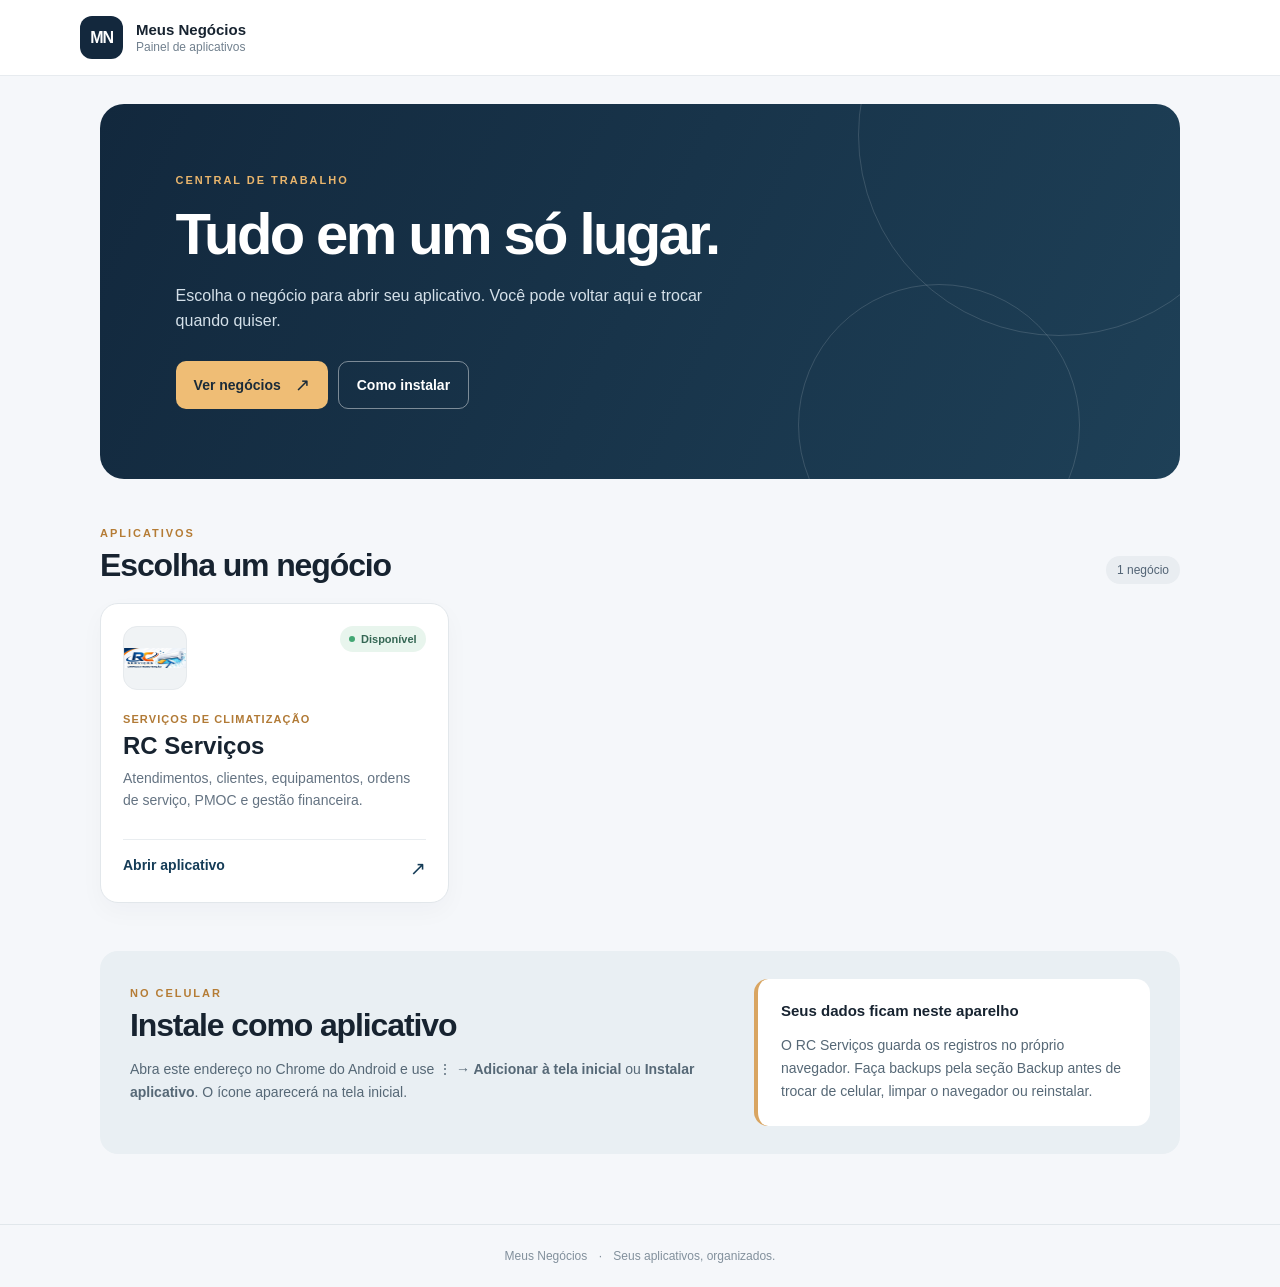
==== index.html @ 4938622d "Publica painel de negocios e RC Servicos" ====
<!doctype html>
<html lang="pt-BR">
<head>
  <meta charset="utf-8">
  <meta name="viewport" content="width=device-width, initial-scale=1, viewport-fit=cover">
  <meta name="theme-color" content="#101d2b">
  <meta name="description" content="Acesse os aplicativos dos seus negócios em um só lugar.">
  <link rel="manifest" href="web/manifest.webmanifest">
  <link rel="icon" href="web/assets/icon.svg" type="image/svg+xml">
  <link rel="stylesheet" href="web/style.css">
  <title>Meus Negócios | Painel</title>
  <script src="web/panel.js" defer></script>
</head>
<body>
  <header class="topbar">
    <div class="brandmark" aria-hidden="true">MN</div>
    <div><strong>Meus Negócios</strong><span>Painel de aplicativos</span></div>
    <button id="install-button" class="install" type="button" hidden>Instalar no celular</button>
  </header>
  <main>
    <section class="hero" aria-labelledby="hero-title">
      <div class="eyebrow">CENTRAL DE TRABALHO</div>
      <h1 id="hero-title">Tudo em um só lugar.</h1>
      <p>Escolha o negócio para abrir seu aplicativo. Você pode voltar aqui e trocar quando quiser.</p>
      <div class="hero-actions"><a class="button primary" href="#negocios">Ver negócios <span aria-hidden="true">↗</span></a><a class="button ghost" href="#instalar">Como instalar</a></div>
    </section>
    <section id="negocios" class="section" aria-labelledby="business-title">
      <div class="section-head"><div><span class="eyebrow">APLICATIVOS</span><h2 id="business-title">Escolha um negócio</h2></div><span id="business-count" class="count"></span></div>
      <div id="business-list" class="business-grid" aria-live="polite"></div>
    </section>
    <section id="instalar" class="section guide" aria-labelledby="install-title">
      <div><span class="eyebrow">NO CELULAR</span><h2 id="install-title">Instale como aplicativo</h2><p>Abra este endereço no Chrome do Android e use <strong>⋮ → Adicionar à tela inicial</strong> ou <strong>Instalar aplicativo</strong>. O ícone aparecerá na tela inicial.</p></div>
      <div class="guide-note"><strong>Seus dados ficam neste aparelho</strong><p>O RC Serviços guarda os registros no próprio navegador. Faça backups pela seção Backup antes de trocar de celular, limpar o navegador ou reinstalar.</p></div>
    </section>
  </main>
  <footer>Meus Negócios <span>·</span> Seus aplicativos, organizados.</footer>
</body>
</html>
---- web/style.css ----
:root{font-family:Inter,Arial,Helvetica,sans-serif;color:#172330;background:#f5f7fa;font-synthesis:none}
*{box-sizing:border-box}html{scroll-behavior:smooth}body{margin:0}a{color:inherit;text-decoration:none}button{font:inherit;cursor:pointer}
.topbar{min-height:76px;display:flex;align-items:center;gap:13px;padding:14px max(20px,calc((100vw - 1120px)/2));background:#fff;border-bottom:1px solid #e7ebef}
.brandmark{display:grid;place-items:center;width:43px;height:43px;border-radius:12px;background:#13283d;color:#fff;font-weight:800;letter-spacing:-.08em}
.topbar strong,.topbar span{display:block}.topbar strong{font-size:15px}.topbar span{font-size:12px;color:#71808e;margin-top:2px}.install{margin-left:auto;border:0;border-radius:9px;background:#13283d;color:#fff;padding:11px 15px;font-weight:700}
main{max-width:1120px;margin:auto;padding:28px 20px 70px}.hero{position:relative;overflow:hidden;background:linear-gradient(115deg,#12283d,#1e4057);border-radius:24px;color:#fff;padding:70px 7%;min-height:350px}.hero:before,.hero:after{content:"";position:absolute;border:1px solid #ffffff24;border-radius:50%;width:400px;height:400px;right:-80px;top:-170px}.hero:after{width:280px;height:280px;right:100px;top:180px}
.eyebrow{display:block;color:#b57c35;font-size:11px;font-weight:800;letter-spacing:.18em}.hero .eyebrow{color:#e9b56c}.hero h1{font-size:clamp(34px,5vw,58px);line-height:1.05;letter-spacing:-.045em;margin:18px 0}.hero p{max-width:530px;color:#d4e0e9;line-height:1.6;font-size:16px}.hero-actions{display:flex;flex-wrap:wrap;gap:10px;margin-top:27px}.button{display:inline-flex;align-items:center;gap:14px;padding:13px 18px;border-radius:10px;font-size:14px;font-weight:700}.button.primary{background:#efbd75;color:#1a2b39}.button.ghost{border:1px solid #ffffff70;color:#fff}.button span{font-size:18px}
.section{margin-top:48px}.section-head{display:flex;justify-content:space-between;align-items:end;gap:15px;margin-bottom:19px}.section h2{font-size:clamp(24px,3vw,32px);letter-spacing:-.035em;margin:8px 0 0}.count{background:#e9edf1;border-radius:100px;padding:7px 11px;font-size:12px;color:#536475;white-space:nowrap}
.business-grid{display:grid;grid-template-columns:repeat(auto-fill,minmax(290px,1fr));gap:17px}.business-card{display:flex;flex-direction:column;min-height:300px;padding:22px;border:1px solid #e2e7eb;background:#fff;border-radius:18px;box-shadow:0 9px 24px #15253508}.card-top{display:flex;align-items:start;justify-content:space-between;margin-bottom:23px}.business-icon{display:grid;place-items:center;width:64px;height:64px;background:#f0f3f5;border:1px solid #e6eaed;border-radius:14px;overflow:hidden}.business-icon img{max-width:100%;max-height:100%;object-fit:contain}.status{display:flex;align-items:center;gap:6px;color:#356754;background:#e8f5ed;padding:7px 9px;border-radius:100px;font-size:11px;font-weight:700}.status i{width:6px;height:6px;border-radius:50%;background:#42a773}.category{font-size:11px;color:#b17a36;text-transform:uppercase;letter-spacing:.1em;font-weight:800}.business-card h3{font-size:24px;margin:7px 0}.business-card p{font-size:14px;line-height:1.6;color:#647382;margin:0 0 26px}.open-link{margin-top:auto;border-top:1px solid #e9edf0;padding-top:17px;display:flex;justify-content:space-between;color:#153c57;font-size:14px;font-weight:800}.open-link span{font-size:19px}.business-card:hover{border-color:#bdcbd4;transform:translateY(-2px);transition:transform .2s,border-color .2s}.open-link:focus-visible,.button:focus-visible,.install:focus-visible{outline:3px solid #d89d4e;outline-offset:3px}
.guide{display:grid;grid-template-columns:1.2fr .8fr;gap:30px;align-items:center;padding:28px 30px;background:#e9eff3;border-radius:18px}.guide p{line-height:1.65;color:#566876;font-size:14px}.guide-note{background:#fff;padding:23px;border-radius:14px;border-left:4px solid #d9a561}.guide-note strong{font-size:15px}.guide-note p{margin-bottom:0}.error{color:#9f3030}footer{border-top:1px solid #e1e7eb;color:#82909c;font-size:12px;padding:24px 20px;text-align:center}footer span{margin:0 8px}
@media(max-width:650px){.topbar{padding:12px 16px}.topbar strong{font-size:13px}.topbar span{font-size:11px}.install{font-size:12px;padding:9px}.hero{padding:52px 25px;min-height:320px}.hero:before{right:-230px}.hero:after{display:none}.guide{grid-template-columns:1fr;padding:23px}.section{margin-top:40px}}
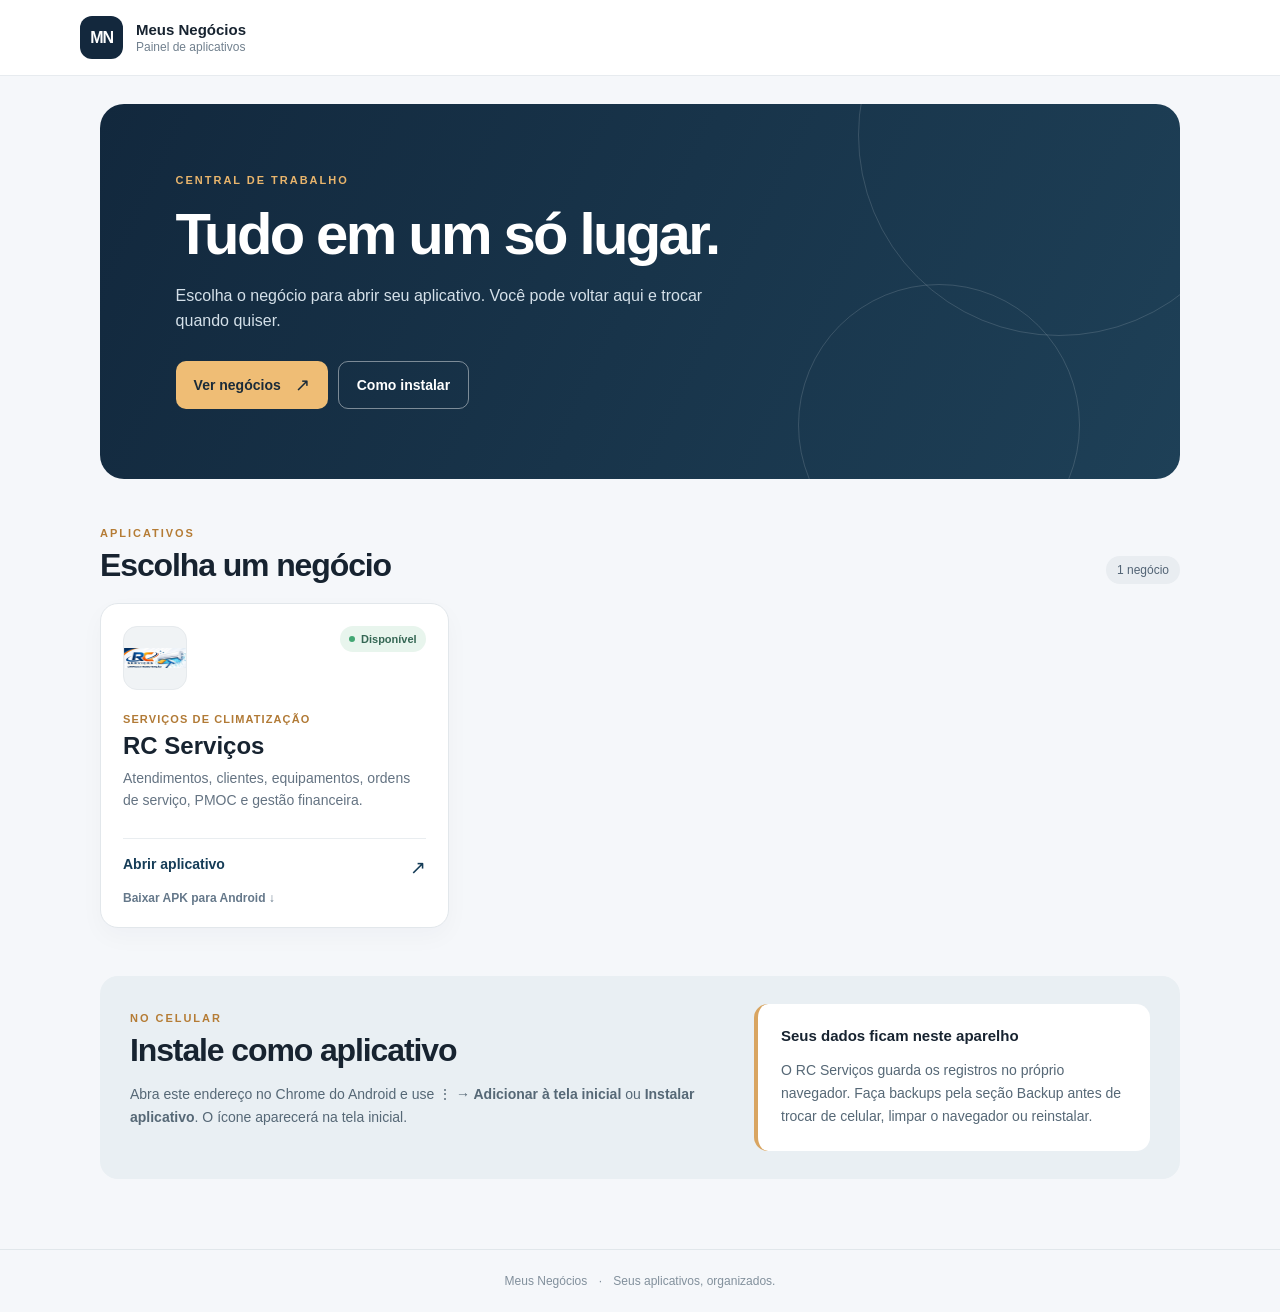
==== commit 18e529dc: "Atualiza painel e assets versionados" ====
--- a/index.html
+++ b/index.html
@@ -5,11 +5,11 @@
   <meta name="viewport" content="width=device-width, initial-scale=1, viewport-fit=cover">
   <meta name="theme-color" content="#101d2b">
   <meta name="description" content="Acesse os aplicativos dos seus negócios em um só lugar.">
-  <link rel="manifest" href="web/manifest.webmanifest">
+  <link rel="manifest" href="web/manifest.webmanifest?v=4">
   <link rel="icon" href="web/assets/icon.svg" type="image/svg+xml">
-  <link rel="stylesheet" href="web/style.css">
+  <link rel="stylesheet" href="web/style.css?v=4">
   <title>Meus Negócios | Painel</title>
-  <script src="web/panel.js" defer></script>
+  <script src="web/panel.js?v=4" defer></script>
 </head>
 <body>
   <header class="topbar">
--- a/web/style.css
+++ b/web/style.css
@@ -8,4 +8,5 @@
 .section{margin-top:48px}.section-head{display:flex;justify-content:space-between;align-items:end;gap:15px;margin-bottom:19px}.section h2{font-size:clamp(24px,3vw,32px);letter-spacing:-.035em;margin:8px 0 0}.count{background:#e9edf1;border-radius:100px;padding:7px 11px;font-size:12px;color:#536475;white-space:nowrap}
 .business-grid{display:grid;grid-template-columns:repeat(auto-fill,minmax(290px,1fr));gap:17px}.business-card{display:flex;flex-direction:column;min-height:300px;padding:22px;border:1px solid #e2e7eb;background:#fff;border-radius:18px;box-shadow:0 9px 24px #15253508}.card-top{display:flex;align-items:start;justify-content:space-between;margin-bottom:23px}.business-icon{display:grid;place-items:center;width:64px;height:64px;background:#f0f3f5;border:1px solid #e6eaed;border-radius:14px;overflow:hidden}.business-icon img{max-width:100%;max-height:100%;object-fit:contain}.status{display:flex;align-items:center;gap:6px;color:#356754;background:#e8f5ed;padding:7px 9px;border-radius:100px;font-size:11px;font-weight:700}.status i{width:6px;height:6px;border-radius:50%;background:#42a773}.category{font-size:11px;color:#b17a36;text-transform:uppercase;letter-spacing:.1em;font-weight:800}.business-card h3{font-size:24px;margin:7px 0}.business-card p{font-size:14px;line-height:1.6;color:#647382;margin:0 0 26px}.open-link{margin-top:auto;border-top:1px solid #e9edf0;padding-top:17px;display:flex;justify-content:space-between;color:#153c57;font-size:14px;font-weight:800}.open-link span{font-size:19px}.business-card:hover{border-color:#bdcbd4;transform:translateY(-2px);transition:transform .2s,border-color .2s}.open-link:focus-visible,.button:focus-visible,.install:focus-visible{outline:3px solid #d89d4e;outline-offset:3px}
 .guide{display:grid;grid-template-columns:1.2fr .8fr;gap:30px;align-items:center;padding:28px 30px;background:#e9eff3;border-radius:18px}.guide p{line-height:1.65;color:#566876;font-size:14px}.guide-note{background:#fff;padding:23px;border-radius:14px;border-left:4px solid #d9a561}.guide-note strong{font-size:15px}.guide-note p{margin-bottom:0}.error{color:#9f3030}footer{border-top:1px solid #e1e7eb;color:#82909c;font-size:12px;padding:24px 20px;text-align:center}footer span{margin:0 8px}
+.apk-link{display:inline-block;margin-top:12px;color:#65788a;font-size:12px;font-weight:700}.apk-link:hover,.apk-link:focus-visible{text-decoration:underline}
 @media(max-width:650px){.topbar{padding:12px 16px}.topbar strong{font-size:13px}.topbar span{font-size:11px}.install{font-size:12px;padding:9px}.hero{padding:52px 25px;min-height:320px}.hero:before{right:-230px}.hero:after{display:none}.guide{grid-template-columns:1fr;padding:23px}.section{margin-top:40px}}
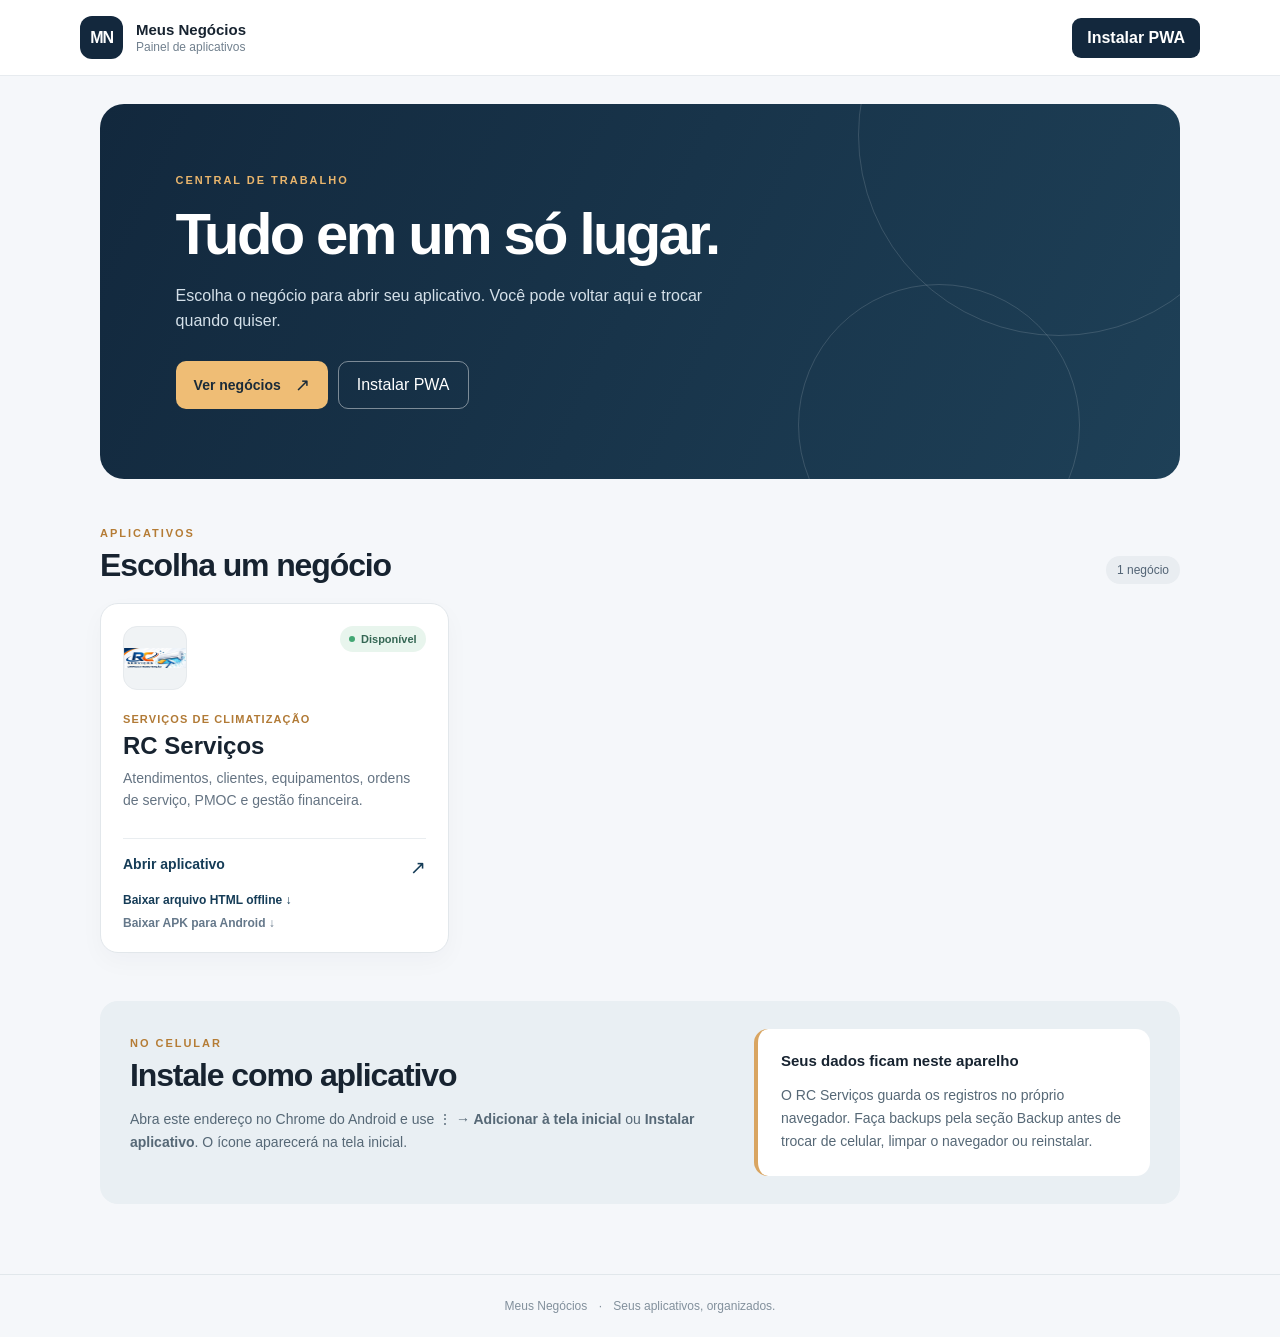
==== commit b209ca52: "Melhora navegação e oferece HTML offline e PWA" ====
--- a/index.html
+++ b/index.html
@@ -5,24 +5,25 @@
   <meta name="viewport" content="width=device-width, initial-scale=1, viewport-fit=cover">
   <meta name="theme-color" content="#101d2b">
   <meta name="description" content="Acesse os aplicativos dos seus negócios em um só lugar.">
-  <link rel="manifest" href="web/manifest.webmanifest?v=4">
+  <link rel="manifest" href="web/manifest.webmanifest?v=5">
   <link rel="icon" href="web/assets/icon.svg" type="image/svg+xml">
-  <link rel="stylesheet" href="web/style.css?v=4">
+  <link rel="stylesheet" href="web/style.css?v=5">
   <title>Meus Negócios | Painel</title>
-  <script src="web/panel.js?v=4" defer></script>
+  <script src="web/apps-data.js?v=5" defer></script>
+  <script src="web/panel.js?v=5" defer></script>
 </head>
 <body>
   <header class="topbar">
     <div class="brandmark" aria-hidden="true">MN</div>
     <div><strong>Meus Negócios</strong><span>Painel de aplicativos</span></div>
-    <button id="install-button" class="install" type="button" hidden>Instalar no celular</button>
+    <button id="install-button" class="install" type="button">Instalar PWA</button>
   </header>
   <main>
     <section class="hero" aria-labelledby="hero-title">
       <div class="eyebrow">CENTRAL DE TRABALHO</div>
       <h1 id="hero-title">Tudo em um só lugar.</h1>
       <p>Escolha o negócio para abrir seu aplicativo. Você pode voltar aqui e trocar quando quiser.</p>
-      <div class="hero-actions"><a class="button primary" href="#negocios">Ver negócios <span aria-hidden="true">↗</span></a><a class="button ghost" href="#instalar">Como instalar</a></div>
+      <div class="hero-actions"><a class="button primary" href="#negocios">Ver negócios <span aria-hidden="true">↗</span></a><button class="button ghost" type="button" data-install>Instalar PWA</button></div>
     </section>
     <section id="negocios" class="section" aria-labelledby="business-title">
       <div class="section-head"><div><span class="eyebrow">APLICATIVOS</span><h2 id="business-title">Escolha um negócio</h2></div><span id="business-count" class="count"></span></div>
@@ -32,6 +33,7 @@
       <div><span class="eyebrow">NO CELULAR</span><h2 id="install-title">Instale como aplicativo</h2><p>Abra este endereço no Chrome do Android e use <strong>⋮ → Adicionar à tela inicial</strong> ou <strong>Instalar aplicativo</strong>. O ícone aparecerá na tela inicial.</p></div>
       <div class="guide-note"><strong>Seus dados ficam neste aparelho</strong><p>O RC Serviços guarda os registros no próprio navegador. Faça backups pela seção Backup antes de trocar de celular, limpar o navegador ou reinstalar.</p></div>
     </section>
+    <div id="install-message" class="install-message" role="status" aria-live="polite" hidden></div>
   </main>
   <footer>Meus Negócios <span>·</span> Seus aplicativos, organizados.</footer>
 </body>
--- a/web/style.css
+++ b/web/style.css
@@ -9,4 +9,5 @@
 .business-grid{display:grid;grid-template-columns:repeat(auto-fill,minmax(290px,1fr));gap:17px}.business-card{display:flex;flex-direction:column;min-height:300px;padding:22px;border:1px solid #e2e7eb;background:#fff;border-radius:18px;box-shadow:0 9px 24px #15253508}.card-top{display:flex;align-items:start;justify-content:space-between;margin-bottom:23px}.business-icon{display:grid;place-items:center;width:64px;height:64px;background:#f0f3f5;border:1px solid #e6eaed;border-radius:14px;overflow:hidden}.business-icon img{max-width:100%;max-height:100%;object-fit:contain}.status{display:flex;align-items:center;gap:6px;color:#356754;background:#e8f5ed;padding:7px 9px;border-radius:100px;font-size:11px;font-weight:700}.status i{width:6px;height:6px;border-radius:50%;background:#42a773}.category{font-size:11px;color:#b17a36;text-transform:uppercase;letter-spacing:.1em;font-weight:800}.business-card h3{font-size:24px;margin:7px 0}.business-card p{font-size:14px;line-height:1.6;color:#647382;margin:0 0 26px}.open-link{margin-top:auto;border-top:1px solid #e9edf0;padding-top:17px;display:flex;justify-content:space-between;color:#153c57;font-size:14px;font-weight:800}.open-link span{font-size:19px}.business-card:hover{border-color:#bdcbd4;transform:translateY(-2px);transition:transform .2s,border-color .2s}.open-link:focus-visible,.button:focus-visible,.install:focus-visible{outline:3px solid #d89d4e;outline-offset:3px}
 .guide{display:grid;grid-template-columns:1.2fr .8fr;gap:30px;align-items:center;padding:28px 30px;background:#e9eff3;border-radius:18px}.guide p{line-height:1.65;color:#566876;font-size:14px}.guide-note{background:#fff;padding:23px;border-radius:14px;border-left:4px solid #d9a561}.guide-note strong{font-size:15px}.guide-note p{margin-bottom:0}.error{color:#9f3030}footer{border-top:1px solid #e1e7eb;color:#82909c;font-size:12px;padding:24px 20px;text-align:center}footer span{margin:0 8px}
 .apk-link{display:inline-block;margin-top:12px;color:#65788a;font-size:12px;font-weight:700}.apk-link:hover,.apk-link:focus-visible{text-decoration:underline}
+.file-link{display:inline-block;margin-top:14px;color:#153c57;font-size:12px;font-weight:700}.file-link:hover,.file-link:focus-visible{text-decoration:underline}.apk-link{display:block;margin-top:9px}.install-message{margin-top:20px;padding:18px;border:1px solid #d8b681;border-radius:12px;background:#fff7e9;line-height:1.6;color:#554027}.install-message a{text-decoration:underline;font-weight:700}.hero button.button{font:inherit;cursor:pointer;background:none}.hero button.button.ghost{border:1px solid #ffffff70;color:#fff}.install-message[hidden]{display:none}
 @media(max-width:650px){.topbar{padding:12px 16px}.topbar strong{font-size:13px}.topbar span{font-size:11px}.install{font-size:12px;padding:9px}.hero{padding:52px 25px;min-height:320px}.hero:before{right:-230px}.hero:after{display:none}.guide{grid-template-columns:1fr;padding:23px}.section{margin-top:40px}}
